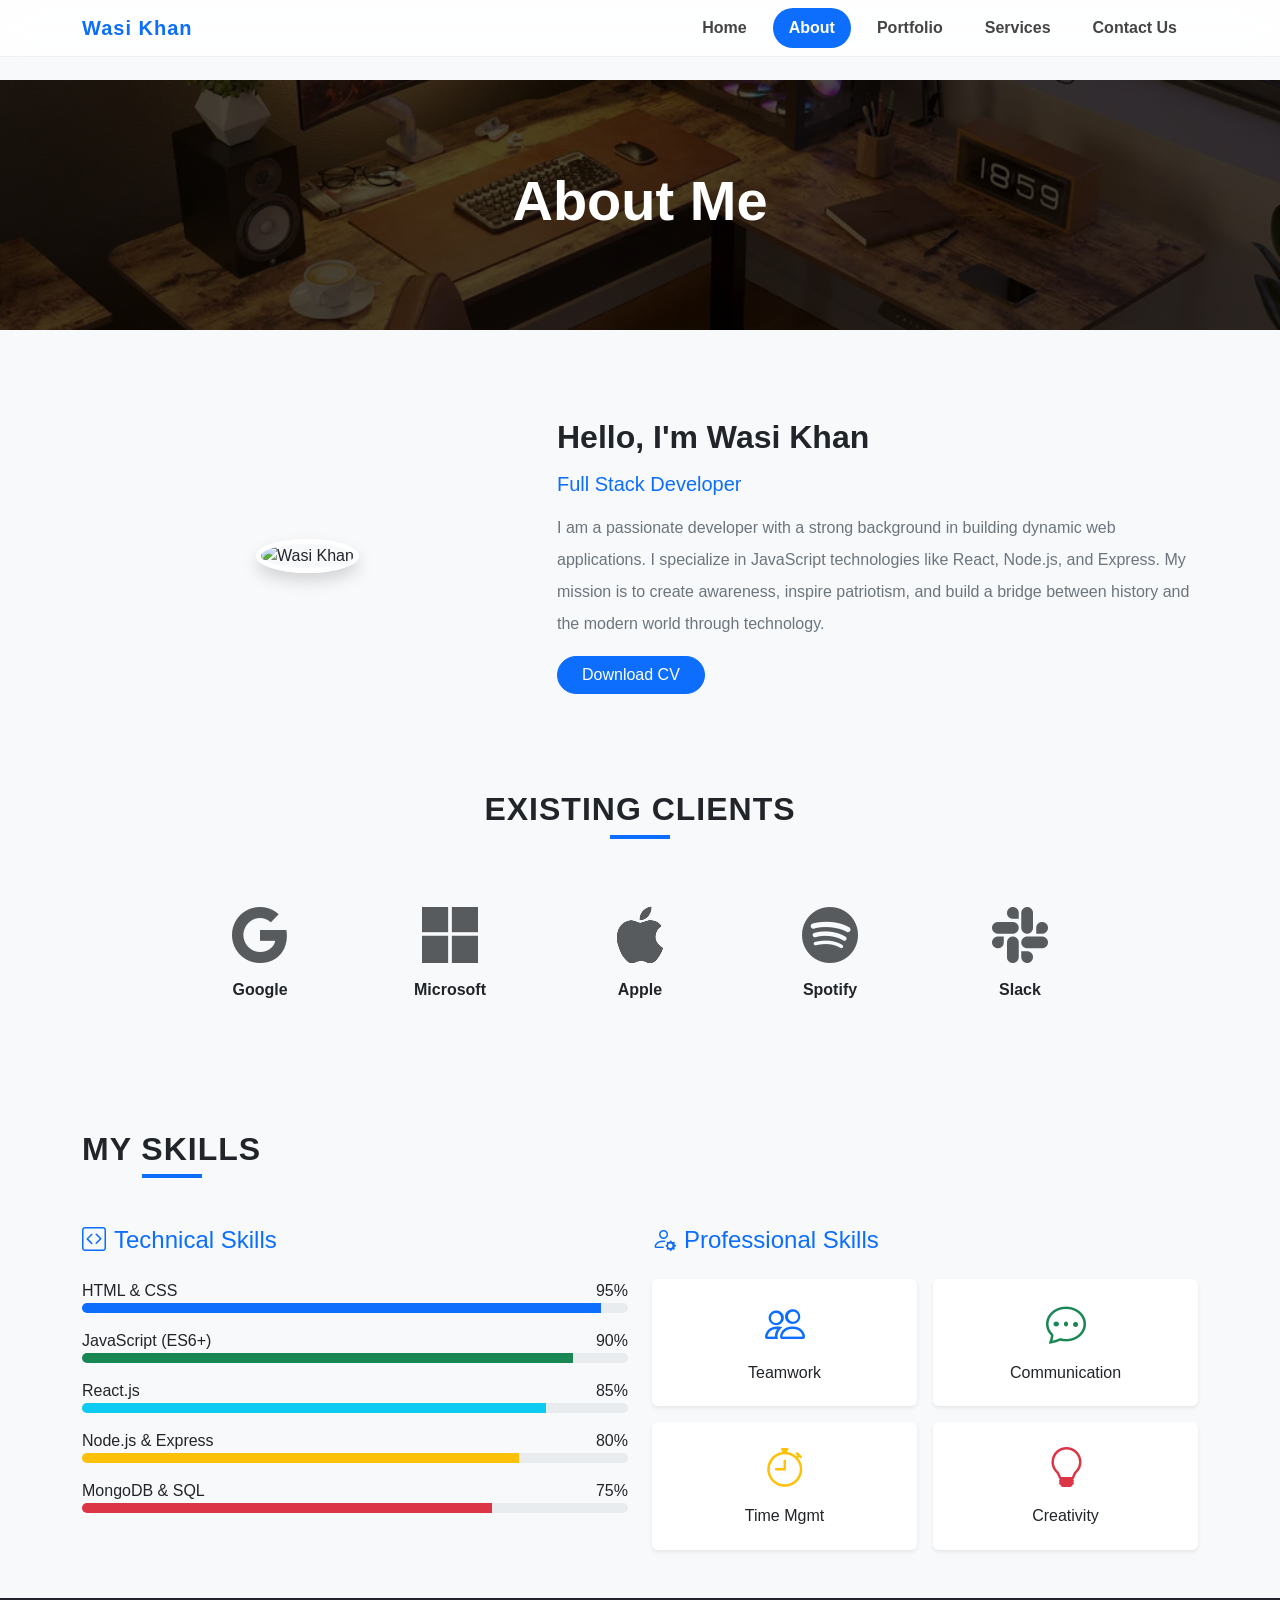
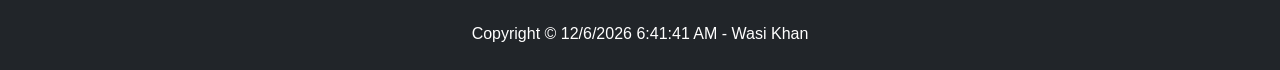
==== about.html @ 6020f0b3 "first commit" ====
<!DOCTYPE html>
<html lang="en">
<head>
    <meta charset="UTF-8">
    <meta name="viewport" content="width=device-width, initial-scale=1.0">
    <title>About Me - Portfolio</title>
    <link href="https://cdn.jsdelivr.net/npm/bootstrap@5.3.0/dist/css/bootstrap.min.css" rel="stylesheet">
    <link rel="stylesheet" href="https://cdn.jsdelivr.net/npm/bootstrap-icons@1.11.1/font/bootstrap-icons.css">
    <link rel="stylesheet" href="style.css">
</head>
<body>

    <nav class="navbar navbar-expand-lg fixed-top navbar-glass navbar-light">
        <div class="container">
            <a class="navbar-brand" href="#">Wasi Khan</a>
            <button class="navbar-toggler" type="button" data-bs-toggle="collapse" data-bs-target="#navbarNav"><span class="navbar-toggler-icon"></span></button>
            <div class="collapse navbar-collapse justify-content-end" id="navbarNav">
                <ul class="navbar-nav text-center">
                    <li class="nav-item"><a class="nav-link" href="index.html">Home</a></li>
                    <li class="nav-item"><a class="nav-link active" href="about.html">About</a></li>
                    <li class="nav-item"><a class="nav-link" href="portfolio.html">Portfolio</a></li>
                    <li class="nav-item"><a class="nav-link" href="services.html">Services</a></li>
                    <li class="nav-item"><a class="nav-link" href="contact-us.html">Contact Us</a></li>
                </ul>
            </div>
        </div>
    </nav>

    <main>
        <header class="page-header">
            <h1 class="display-4 fw-bold">About Me</h1>
        </header>

        <section class="py-5 container">
            <div class="row align-items-center g-4">
                <div class="col-md-5 text-center">
                    <img src="https://mdwasikhan-portfolio.netlify.app/Image/profile.jpg" class="img-fluid rounded-circle shadow border border-5 border-white img-responsive-custom" alt="Wasi Khan">
                </div>
                <div class="col-md-7">
                    <h2 class="fw-bold mb-3">Hello, I'm Wasi Khan</h2>
                    <h5 class="text-primary mb-3">Full Stack Developer</h5>
                    <p class="text-secondary lh-lg text-justify">
                        I am a passionate developer with a strong background in building dynamic web applications. 
                        I specialize in JavaScript technologies like React, Node.js, and Express. 
                        My mission is to create awareness, inspire patriotism, and build a bridge between history and the modern world through technology.
                    </p>
                    <a href="#" class="btn btn-primary rounded-pill px-4">Download CV</a>
                </div>
            </div>
        </section>

        <section class="py-5 bg-light">
            <div class="container text-center">
                <h2 class="section-title mb-5">Existing Clients</h2>
                <div class="row g-4 justify-content-center align-items-center">
                    <div class="col-6 col-md-2"><div class="p-3"><i class="bi bi-google display-4 text-muted"></i><p class="mt-2 fw-bold">Google</p></div></div>
                    <div class="col-6 col-md-2"><div class="p-3"><i class="bi bi-microsoft display-4 text-muted"></i><p class="mt-2 fw-bold">Microsoft</p></div></div>
                    <div class="col-6 col-md-2"><div class="p-3"><i class="bi bi-apple display-4 text-muted"></i><p class="mt-2 fw-bold">Apple</p></div></div>
                    <div class="col-6 col-md-2"><div class="p-3"><i class="bi bi-spotify display-4 text-muted"></i><p class="mt-2 fw-bold">Spotify</p></div></div>
                    <div class="col-6 col-md-2"><div class="p-3"><i class="bi bi-slack display-4 text-muted"></i><p class="mt-2 fw-bold">Slack</p></div></div>
                </div>
            </div>
        </section>

        <section class="py-5 container">
            <h2 class="section-title text-center mb-5">My Skills</h2>
            <div class="row g-4">
                <div class="col-md-6">
                    <h4 class="mb-4 text-primary"><i class="bi bi-code-square me-2"></i>Technical Skills</h4>
                    <div class="mb-3">
                        <div class="d-flex justify-content-between"><label>HTML & CSS</label><span>95%</span></div>
                        <div class="progress" style="height: 10px;"><div class="progress-bar bg-primary" style="width: 95%"></div></div>
                    </div>
                    <div class="mb-3">
                        <div class="d-flex justify-content-between"><label>JavaScript (ES6+)</label><span>90%</span></div>
                        <div class="progress" style="height: 10px;"><div class="progress-bar bg-success" style="width: 90%"></div></div>
                    </div>
                    <div class="mb-3">
                        <div class="d-flex justify-content-between"><label>React.js</label><span>85%</span></div>
                        <div class="progress" style="height: 10px;"><div class="progress-bar bg-info" style="width: 85%"></div></div>
                    </div>
                    <div class="mb-3">
                        <div class="d-flex justify-content-between"><label>Node.js & Express</label><span>80%</span></div>
                        <div class="progress" style="height: 10px;"><div class="progress-bar bg-warning" style="width: 80%"></div></div>
                    </div>
                     <div class="mb-3">
                        <div class="d-flex justify-content-between"><label>MongoDB & SQL</label><span>75%</span></div>
                        <div class="progress" style="height: 10px;"><div class="progress-bar bg-danger" style="width: 75%"></div></div>
                    </div>
                </div>
                <div class="col-md-6">
                    <h4 class="mb-4 text-primary"><i class="bi bi-person-gear me-2"></i>Professional Skills</h4>
                    <div class="row g-3">
                        <div class="col-6"><div class="card p-3 border-0 shadow-sm hover-card text-center h-100"><i class="bi bi-people fs-1 text-primary mb-2"></i><h6>Teamwork</h6></div></div>
                        <div class="col-6"><div class="card p-3 border-0 shadow-sm hover-card text-center h-100"><i class="bi bi-chat-dots fs-1 text-success mb-2"></i><h6>Communication</h6></div></div>
                        <div class="col-6"><div class="card p-3 border-0 shadow-sm hover-card text-center h-100"><i class="bi bi-stopwatch fs-1 text-warning mb-2"></i><h6>Time Mgmt</h6></div></div>
                        <div class="col-6"><div class="card p-3 border-0 shadow-sm hover-card text-center h-100"><i class="bi bi-lightbulb fs-1 text-danger mb-2"></i><h6>Creativity</h6></div></div>
                    </div>
                </div>
            </div>
        </section>
    </main>

    <footer class="bg-dark text-white text-center py-4 mt-auto">
        <p class="mb-0">Copyright © <span id="live-time"></span> - Wasi Khan</p>
    </footer>

    <script src="https://cdn.jsdelivr.net/npm/bootstrap@5.3.0/dist/js/bootstrap.bundle.min.js"></script>
    <script src="index.js"></script>
</body>
</html>
---- style.css ----
/* style.css */

/* 1. Sticky Footer & Layout Fix */
body {
    font-family: 'Segoe UI', Tahoma, Geneva, Verdana, sans-serif;
    background-color: #f8f9fa;
    display: flex;
    flex-direction: column;
    min-height: 100vh; /* পুরো হাইট নিবে */
    padding-top: 80px; /* ফিক্সড ন্যাভবারের জন্য জায়গা */
}

main {
    flex: 1; /* কন্টেন্ট এরিয়াকে টেনে লম্বা করবে যাতে ফুটার নিচে যায় */
}

/* 2. Navbar Styling (Glassmorphism) */
.navbar-glass {
    background: rgba(255, 255, 255, 0.85); /* একটু বেশি সাদা যাতে বাটন দেখা যায় */
    backdrop-filter: blur(15px);
    -webkit-backdrop-filter: blur(15px);
    border-bottom: 1px solid rgba(0, 0, 0, 0.05);
    transition: all 0.3s ease;
}

.navbar-brand {
    font-weight: 800;
    color: #0d6efd !important;
    letter-spacing: 1px;
}

.nav-link {
    color: #444 !important;
    font-weight: 600;
    margin: 0 5px;
    padding: 8px 16px !important;
    border-radius: 50px;
    transition: all 0.3s ease;
}

.nav-link:hover, .nav-link.active {
    background-color: #0d6efd;
    color: white !important;
}

/* 3. Page Header */
.page-header {
    background: linear-gradient(rgba(0, 0, 0, 0.7), rgba(0, 0, 0, 0.7)), url('images/post-header.png');
    background-size: cover;
    background-position: center;
    height: 250px;
    display: flex;
    align-items: center;
    justify-content: center;
    color: white;
    margin-bottom: 40px;
}

/* 4. Common Utilities */
.section-title {
    position: relative;
    display: inline-block;
    padding-bottom: 10px;
    margin-bottom: 40px;
    font-weight: 700;
    text-transform: uppercase;
    letter-spacing: 1px;
}

.section-title::after {
    content: '';
    position: absolute;
    width: 60px;
    height: 4px;
    background: #0d6efd;
    bottom: 0;
    left: 50%;
    transform: translateX(-50%);
}

.hover-card {
    transition: transform 0.3s ease, box-shadow 0.3s ease;
}

.hover-card:hover {
    transform: translateY(-5px);
    box-shadow: 0 10px 20px rgba(0,0,0,0.1) !important;
}

/* 5. Responsive Fixes for 320px */
.img-responsive-custom {
    width: 100%;
    height: auto;
    max-width: 300px; /* বড় স্ক্রিনে ৩০০ এর বেশি হবে না */
}
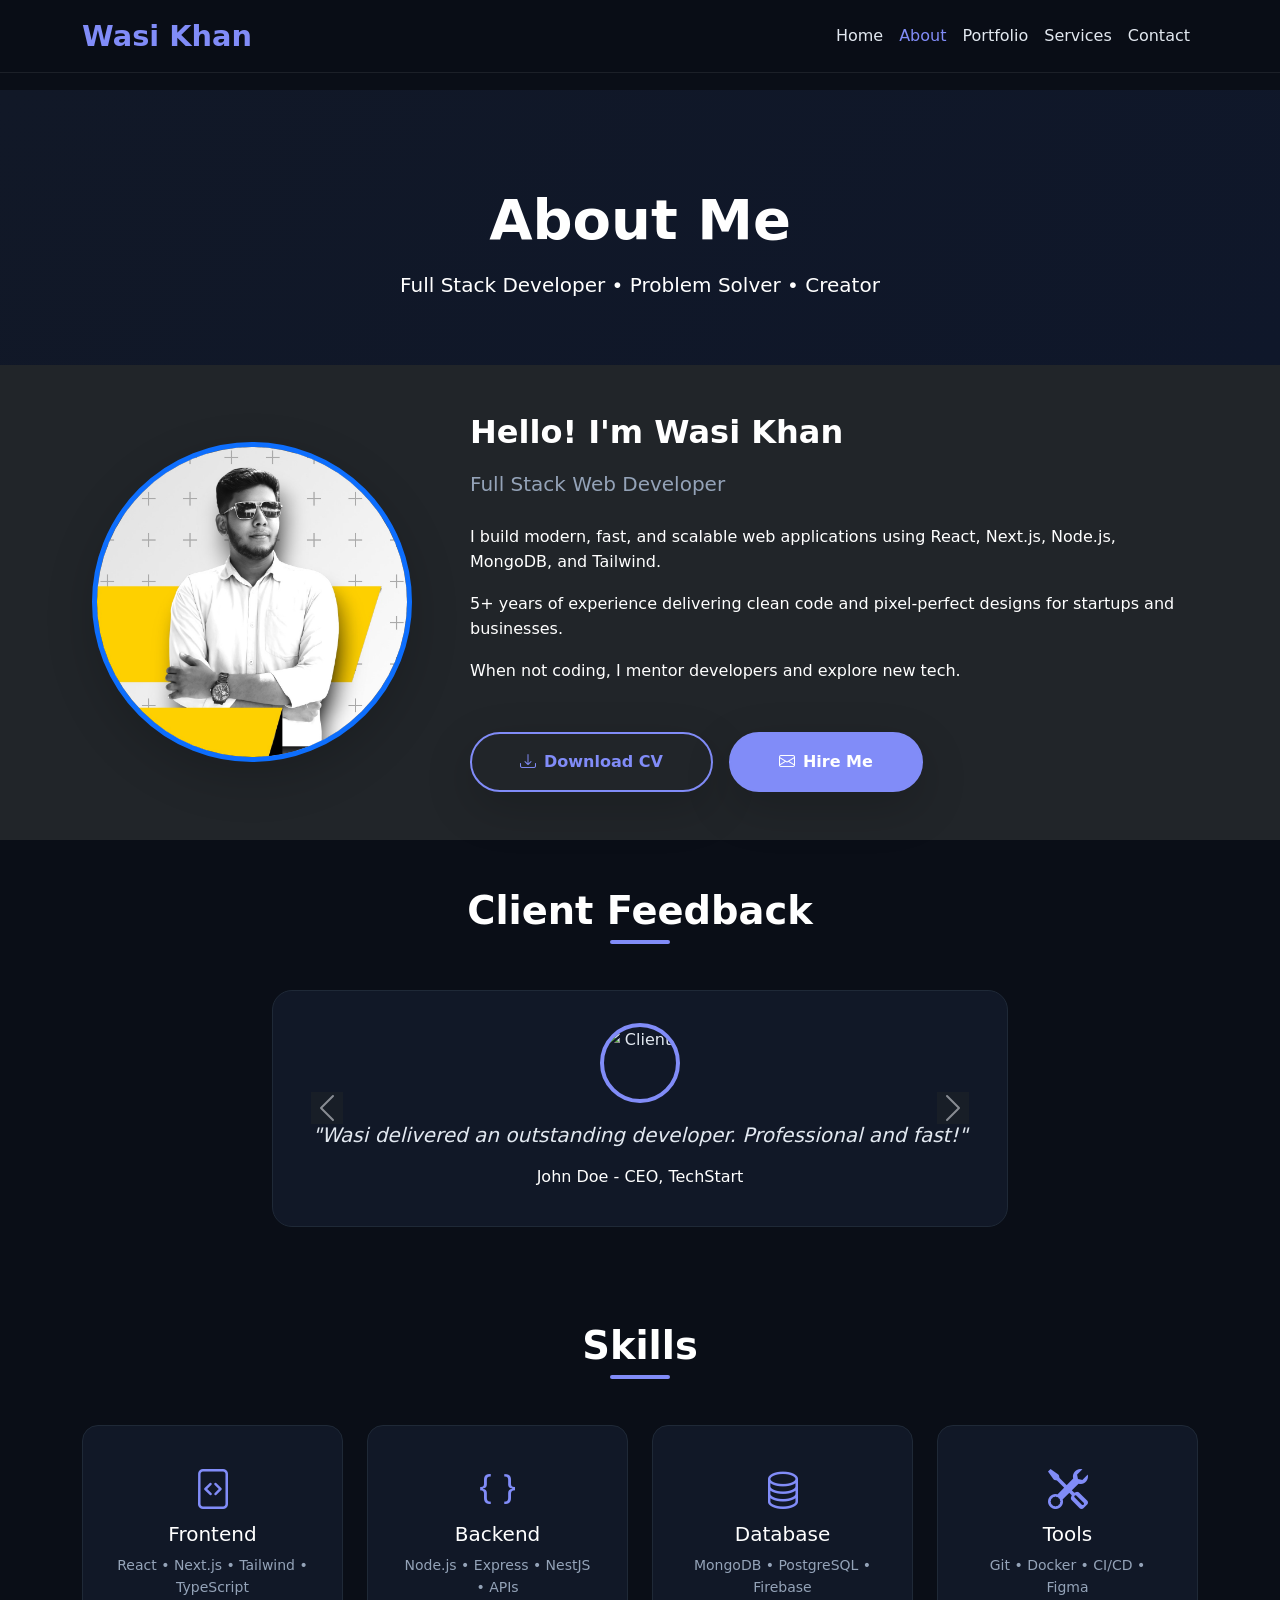
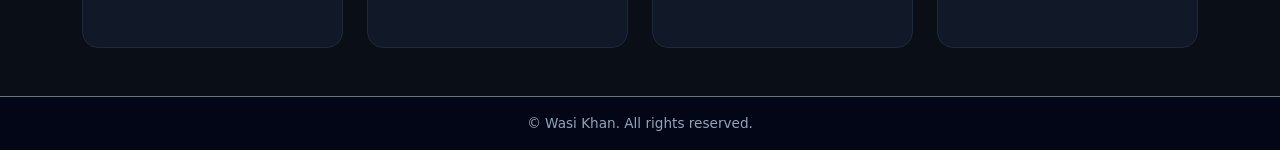
==== commit 9fe13172: "re-structured and re-designed" ====
--- a/about.html
+++ b/about.html
@@ -3,109 +3,146 @@
 <head>
     <meta charset="UTF-8">
     <meta name="viewport" content="width=device-width, initial-scale=1.0">
-    <title>About Me - Portfolio</title>
-    <link href="https://cdn.jsdelivr.net/npm/bootstrap@5.3.0/dist/css/bootstrap.min.css" rel="stylesheet">
-    <link rel="stylesheet" href="https://cdn.jsdelivr.net/npm/bootstrap-icons@1.11.1/font/bootstrap-icons.css">
+    <title>About - Wasi Khan</title>
+    <link href="https://cdn.jsdelivr.net/npm/bootstrap@5.3.3/dist/css/bootstrap.min.css" rel="stylesheet">
+    <link rel="stylesheet" href="https://cdn.jsdelivr.net/npm/bootstrap-icons@1.11.3/font/bootstrap-icons.min.css">
     <link rel="stylesheet" href="style.css">
 </head>
 <body>
 
-    <nav class="navbar navbar-expand-lg fixed-top navbar-glass navbar-light">
+    <nav class="navbar navbar-expand-lg fixed-top">
         <div class="container">
-            <a class="navbar-brand" href="#">Wasi Khan</a>
-            <button class="navbar-toggler" type="button" data-bs-toggle="collapse" data-bs-target="#navbarNav"><span class="navbar-toggler-icon"></span></button>
-            <div class="collapse navbar-collapse justify-content-end" id="navbarNav">
-                <ul class="navbar-nav text-center">
-                    <li class="nav-item"><a class="nav-link" href="index.html">Home</a></li>
-                    <li class="nav-item"><a class="nav-link active" href="about.html">About</a></li>
-                    <li class="nav-item"><a class="nav-link" href="portfolio.html">Portfolio</a></li>
-                    <li class="nav-item"><a class="nav-link" href="services.html">Services</a></li>
-                    <li class="nav-item"><a class="nav-link" href="contact-us.html">Contact Us</a></li>
+            <a class="navbar-brand" href="home.html">Wasi Khan</a>
+            <button class="navbar-toggler" type="button" data-bs-toggle="collapse" data-bs-target="#nav">
+                <span class="navbar-toggler-icon"></span>
+            </button>
+            <div class="collapse navbar-collapse" id="nav">
+                <ul class="navbar-nav ms-auto">
+                    <li><a class="nav-link" href="home.html">Home</a></li>
+                    <li><a class="nav-link active" href="about.html">About</a></li>
+                    <li><a class="nav-link" href="portfolio.html">Portfolio</a></li>
+                    <li><a class="nav-link" href="services.html">Services</a></li>
+                    <li><a class="nav-link" href="contact_me.html">Contact</a></li>
                 </ul>
             </div>
         </div>
     </nav>
 
-    <main>
-        <header class="page-header">
+    <section class="py-5 text-center text-white" style="background: linear-gradient(135deg,#111827,#0f172a);">
+        <div class="container pt-5">
             <h1 class="display-4 fw-bold">About Me</h1>
-        </header>
+            <p class="lead fs-5 mt-3">Full Stack Developer • Problem Solver • Creator</p>
+        </div>
+    </section>
 
-        <section class="py-5 container">
-            <div class="row align-items-center g-4">
-                <div class="col-md-5 text-center">
-                    <img src="https://mdwasikhan-portfolio.netlify.app/Image/profile.jpg" class="img-fluid rounded-circle shadow border border-5 border-white img-responsive-custom" alt="Wasi Khan">
+    <section class="py-5 bg-dark">
+        <div class="container">
+            <div class="row align-items-center g-5">
+                <div class="col-lg-4 text-center">
+                    <img src="images/profile.jpg" 
+                         alt="Wasi Khan" 
+                         class="img-fluid rounded-circle border border-5 border-primary shadow-lg"
+                         style="max-width: 320px;">
                 </div>
-                <div class="col-md-7">
-                    <h2 class="fw-bold mb-3">Hello, I'm Wasi Khan</h2>
-                    <h5 class="text-primary mb-3">Full Stack Developer</h5>
-                    <p class="text-secondary lh-lg text-justify">
-                        I am a passionate developer with a strong background in building dynamic web applications. 
-                        I specialize in JavaScript technologies like React, Node.js, and Express. 
-                        My mission is to create awareness, inspire patriotism, and build a bridge between history and the modern world through technology.
-                    </p>
-                    <a href="#" class="btn btn-primary rounded-pill px-4">Download CV</a>
-                </div>
-            </div>
-        </section>
 
-        <section class="py-5 bg-light">
-            <div class="container text-center">
-                <h2 class="section-title mb-5">Existing Clients</h2>
-                <div class="row g-4 justify-content-center align-items-center">
-                    <div class="col-6 col-md-2"><div class="p-3"><i class="bi bi-google display-4 text-muted"></i><p class="mt-2 fw-bold">Google</p></div></div>
-                    <div class="col-6 col-md-2"><div class="p-3"><i class="bi bi-microsoft display-4 text-muted"></i><p class="mt-2 fw-bold">Microsoft</p></div></div>
-                    <div class="col-6 col-md-2"><div class="p-3"><i class="bi bi-apple display-4 text-muted"></i><p class="mt-2 fw-bold">Apple</p></div></div>
-                    <div class="col-6 col-md-2"><div class="p-3"><i class="bi bi-spotify display-4 text-muted"></i><p class="mt-2 fw-bold">Spotify</p></div></div>
-                    <div class="col-6 col-md-2"><div class="p-3"><i class="bi bi-slack display-4 text-muted"></i><p class="mt-2 fw-bold">Slack</p></div></div>
-                </div>
-            </div>
-        </section>
+                <div class="col-lg-8 text-white">
+                    <h2 class="fw-bold mb-3">Hello! I'm Wasi Khan</h2>
+                    <p class="lead text-muted mb-4">Full Stack Web Developer</p>
+                    <p class="mb-3">I build modern, fast, and scalable web applications using React, Next.js, Node.js, MongoDB, and Tailwind.</p>
+                    <p class="mb-3">5+ years of experience delivering clean code and pixel-perfect designs for startups and businesses.</p>
+                    <p class="mb-5">When not coding, I mentor developers and explore new tech.</p>
 
-        <section class="py-5 container">
-            <h2 class="section-title text-center mb-5">My Skills</h2>
-            <div class="row g-4">
-                <div class="col-md-6">
-                    <h4 class="mb-4 text-primary"><i class="bi bi-code-square me-2"></i>Technical Skills</h4>
-                    <div class="mb-3">
-                        <div class="d-flex justify-content-between"><label>HTML & CSS</label><span>95%</span></div>
-                        <div class="progress" style="height: 10px;"><div class="progress-bar bg-primary" style="width: 95%"></div></div>
-                    </div>
-                    <div class="mb-3">
-                        <div class="d-flex justify-content-between"><label>JavaScript (ES6+)</label><span>90%</span></div>
-                        <div class="progress" style="height: 10px;"><div class="progress-bar bg-success" style="width: 90%"></div></div>
-                    </div>
-                    <div class="mb-3">
-                        <div class="d-flex justify-content-between"><label>React.js</label><span>85%</span></div>
-                        <div class="progress" style="height: 10px;"><div class="progress-bar bg-info" style="width: 85%"></div></div>
-                    </div>
-                    <div class="mb-3">
-                        <div class="d-flex justify-content-between"><label>Node.js & Express</label><span>80%</span></div>
-                        <div class="progress" style="height: 10px;"><div class="progress-bar bg-warning" style="width: 80%"></div></div>
-                    </div>
-                     <div class="mb-3">
-                        <div class="d-flex justify-content-between"><label>MongoDB & SQL</label><span>75%</span></div>
-                        <div class="progress" style="height: 10px;"><div class="progress-bar bg-danger" style="width: 75%"></div></div>
-                    </div>
-                </div>
-                <div class="col-md-6">
-                    <h4 class="mb-4 text-primary"><i class="bi bi-person-gear me-2"></i>Professional Skills</h4>
-                    <div class="row g-3">
-                        <div class="col-6"><div class="card p-3 border-0 shadow-sm hover-card text-center h-100"><i class="bi bi-people fs-1 text-primary mb-2"></i><h6>Teamwork</h6></div></div>
-                        <div class="col-6"><div class="card p-3 border-0 shadow-sm hover-card text-center h-100"><i class="bi bi-chat-dots fs-1 text-success mb-2"></i><h6>Communication</h6></div></div>
-                        <div class="col-6"><div class="card p-3 border-0 shadow-sm hover-card text-center h-100"><i class="bi bi-stopwatch fs-1 text-warning mb-2"></i><h6>Time Mgmt</h6></div></div>
-                        <div class="col-6"><div class="card p-3 border-0 shadow-sm hover-card text-center h-100"><i class="bi bi-lightbulb fs-1 text-danger mb-2"></i><h6>Creativity</h6></div></div>
+                    <div class="d-flex flex-wrap gap-3 justify-content-center justify-content-lg-start">
+                        <a href="Wasi_Khan_Resume.pdf" 
+                           download="Wasi_Khan_Resume.pdf"
+                           class="btn btn-outline-light btn-lg px-5 py-3 rounded-pill shadow-lg">
+                            <i class="bi bi-download me-2"></i>Download CV
+                        </a>
+                        <a href="contact-me.html" 
+                           class="btn btn-primary btn-lg px-5 py-3 rounded-pill shadow-lg">
+                            <i class="bi bi-envelope me-2"></i>Hire Me
+                        </a>
                     </div>
                 </div>
             </div>
-        </section>
-    </main>
+        </div>
+    </section>
 
-    <footer class="bg-dark text-white text-center py-4 mt-auto">
-        <p class="mb-0">Copyright © <span id="live-time"></span> - Wasi Khan</p>
+    <section class="py-5">
+        <div class="container">
+            <h2 class="section-title">Client Feedback</h2>
+            <div class="row g-4 justify-content-center">
+                <div class="col-lg-8">
+                    <div id="feedbackCarousel" class="carousel slide">
+                        <div class="carousel-inner">
+                            <div class="carousel-item active">
+                                <div class="testimonial-card">
+                                    <img src="https://randomuser.me/api/portraits/men/32.jpg" alt="Client" class="rounded-circle">
+                                    <p class="fs-5 fst-italic">"Wasi delivered an outstanding developer. Professional and fast!"</p>
+                                    <h6 class="text-">John Doe - CEO, TechStart</h6>
+                                </div>
+                            </div>
+                            <div class="carousel-item">
+                                <div class="testimonial-card">
+                                    <img src="https://randomuser.me/api/portraits/women/44.jpg" alt="Client" class="rounded-circle">
+                                    <p class="fs-5 fst-italic">"Amazing work! Highly recommend for any web project."</p>
+                                    <h6 class="text-">Sarah Smith - Founder</h6>
+                                </div>
+                            </div>
+                        </div>
+                        <button class="carousel-control-prev" type="button" data-bs-target="#feedbackCarousel" data-bs-slide="prev">
+                            <span class="carousel-control-prev-icon bg-dark"></span>
+                        </button>
+                        <button class="carousel-control-next" type="button" data-bs-target="#feedbackCarousel" data-bs-slide="next">
+                            <span class="carousel-control-next-icon bg-dark"></span>
+                        </button>
+                    </div>
+                </div>
+            </div>
+        </div>
+    </section>
+
+    <section class="py-5">
+        <div class="container">
+            <h2 class="section-title text-white">Skills</h2>
+            <div class="row g-4">
+                <div class="col-sm-6 col-lg-3">
+                    <div class="skill-card p-4 rounded-4 text-center">
+                        <i class="bi bi-file-code fs-1 text-primary mb-3"></i>
+                        <h5 class="text-white">Frontend</h5>
+                        <p class="text-muted small">React • Next.js • Tailwind • TypeScript</p>
+                    </div>
+                </div>
+                <div class="col-sm-6 col-lg-3">
+                    <div class="skill-card p-4 rounded-4 text-center">
+                        <i class="bi bi-braces fs-1 text-primary mb-3"></i>
+                        <h5 class="text-white">Backend</h5>
+                        <p class="text-muted small">Node.js • Express • NestJS • APIs</p>
+                    </div>
+                </div>
+                <div class="col-sm-6 col-lg-3">
+                    <div class="skill-card p-4 rounded-4 text-center">
+                        <i class="bi bi-database fs-1 text-primary mb-3"></i>
+                        <h5 class="text-white">Database</h5>
+                        <p class="text-muted small">MongoDB • PostgreSQL • Firebase</p>
+                    </div>
+                </div>
+                <div class="col-sm-6 col-lg-3">
+                    <div class="skill-card p-4 rounded-4 text-center">
+                        <i class="bi bi-tools fs-1 text-primary mb-3"></i>
+                        <h5 class="text-white">Tools</h5>
+                        <p class="text-muted small">Git • Docker • CI/CD • Figma</p>
+                    </div>
+                </div>
+            </div>
+        </div>
+    </section>
+
+    <footer class="py-3 text-center text-muted border-top border-secondary">
+        <p class="mb-0">© <span id="year"></span> Wasi Khan. All rights reserved.</p>
     </footer>
 
-    <script src="https://cdn.jsdelivr.net/npm/bootstrap@5.3.0/dist/js/bootstrap.bundle.min.js"></script>
-    <script src="index.js"></script>
+    <script src="https://cdn.jsdelivr.net/npm/bootstrap@5.3.3/dist/js/bootstrap.bundle.min.js"></script>
+    <script src="script.js"></script>
 </body>
 </html>
--- a/style.css
+++ b/style.css
@@ -1,95 +1,300 @@
-/* style.css */
-
-/* 1. Sticky Footer & Layout Fix */
+:root {
+    --bg: #0a0e17;
+    --card: #111827;
+    --text: #f1f5f9;
+    --muted: #94a3b8;
+    --primary: #818cf8;
+    --accent: #c084fc;
+}
+
+* {
+    margin: 0;
+    padding: 0;
+    box-sizing: border-box;
+}
+
 body {
-    font-family: 'Segoe UI', Tahoma, Geneva, Verdana, sans-serif;
-    background-color: #f8f9fa;
+    background: var(--bg);
+    color: var(--text);
+    font-family: 'Inter', system-ui, sans-serif;
+    line-height: 1.6;
+    padding-top: 70px;
+}
+
+@media (min-width: 992px) {
+    body { padding-top: 90px; }
+}
+
+.navbar {
+    background: rgba(10, 14, 23, 0.95) !important;
+    backdrop-filter: blur(12px);
+    transition: 0.4s;
+    border-bottom: 1px solid rgba(255, 255, 255, 0.08); 
+}
+
+.navbar-brand {
+    font-weight: 800;
+    font-size: 1.5rem; 
+    color: var(--primary) !important;
+}
+
+@media (min-width: 768px) {
+    .navbar-brand { font-size: 1.8rem; }
+}
+
+.nav-link {
+    color: #e2e8f0 !important;
+    font-weight: 500;
+}
+
+.nav-link:hover,
+.nav-link.active {
+    color: var(--primary) !important;
+}
+
+.hero-carousel .carousel-item {
+    height: 70vh; 
+    max-height: 650px;
+    min-height: 450px; 
+    background: no-repeat center center/cover;
+}
+
+.hero-carousel .carousel-caption {
+    bottom: 20%; 
+    background: rgba(0,0,0,0.7);
+    border-radius: 15px;
+    padding: 1.5rem;
+    width: 90%;
+    left: 5%;
+    right: 5%;
+}
+
+.hero-carousel h1 {
+    font-size: 1.8rem;
+    font-weight: 800;
+    color: white;
+    margin-bottom: 0.5rem;
+}
+
+.hero-carousel .lead {
+    font-size: 1rem;
+    margin-bottom: 1rem;
+}
+
+@media (min-width: 768px) {
+    .hero-carousel h1 { font-size: 4.5rem; }
+    .hero-carousel .lead { font-size: 1.25rem; }
+    .hero-carousel .carousel-caption { padding: 2rem; bottom: 30%; width: 70%; left: 15%; }
+}
+
+.section-title {
+    font-size: 2rem;
+    font-weight: 800;
+    text-align: center;
+    margin-bottom: 2.5rem;
+    color: white;
+    position: relative;
+}
+
+@media (min-width: 768px) {
+    .section-title { font-size: 2.4rem; margin-bottom: 3.5rem; }
+}
+
+.section-title::after {
+    content: '';
+    width: 60px;
+    height: 4px;
+    background: var(--primary);
+    position: absolute;
+    bottom: -10px;
+    left: 50%;
+    transform: translateX(-50%);
+    border-radius: 10px;
+}
+
+.card,
+.bg-card,
+.service-card,
+.skill-card,
+.mission-card,
+.testimonial-card {
+    background: #111827 !important;
+    border: 1px solid #1f2937;
+    border-radius: 16px;
+    padding: 1.5rem !important;
+    transition: all 0.4s ease;
+    color: #e2e8f0;
+    height: 100%;
+}
+
+@media (min-width: 768px) {
+    .card, .bg-card, .service-card, .skill-card, .mission-card, .testimonial-card {
+        padding: 2rem !important;
+        border-radius: 20px;
+    }
+}
+
+.testimonial-card {
     display: flex;
     flex-direction: column;
-    min-height: 100vh; /* পুরো হাইট নিবে */
-    padding-top: 80px; /* ফিক্সড ন্যাভবারের জন্য জায়গা */
-}
-
-main {
-    flex: 1; /* কন্টেন্ট এরিয়াকে টেনে লম্বা করবে যাতে ফুটার নিচে যায় */
-}
-
-/* 2. Navbar Styling (Glassmorphism) */
-.navbar-glass {
-    background: rgba(255, 255, 255, 0.85); /* একটু বেশি সাদা যাতে বাটন দেখা যায় */
-    backdrop-filter: blur(15px);
-    -webkit-backdrop-filter: blur(15px);
-    border-bottom: 1px solid rgba(0, 0, 0, 0.05);
-    transition: all 0.3s ease;
-}
-
-.navbar-brand {
-    font-weight: 800;
-    color: #0d6efd !important;
-    letter-spacing: 1px;
-}
-
-.nav-link {
-    color: #444 !important;
-    font-weight: 600;
-    margin: 0 5px;
-    padding: 8px 16px !important;
-    border-radius: 50px;
-    transition: all 0.3s ease;
-}
-
-.nav-link:hover, .nav-link.active {
-    background-color: #0d6efd;
-    color: white !important;
-}
-
-/* 3. Page Header */
-.page-header {
-    background: linear-gradient(rgba(0, 0, 0, 0.7), rgba(0, 0, 0, 0.7)), url('images/post-header.png');
-    background-size: cover;
-    background-position: center;
-    height: 250px;
+    align-items: center; 
+    text-align: center; 
+}
+
+.card:hover,
+.service-card:hover,
+.skill-card:hover,
+.mission-card:hover {
+    transform: translateY(-8px);
+    box-shadow: 0 16px 30px rgba(129,140,248,0.2);
+    border-color: var(--primary) !important;
+}
+
+.service-card i,
+.skill-card i,
+.mission-card i {
+    font-size: 2.5rem;
+    color: var(--primary);
+    margin-bottom: 1rem;
+}
+
+@media (min-width: 768px) {
+    .service-card i, .skill-card i, .mission-card i { font-size: 3.2rem; }
+}
+
+.icon-box {
+    width: 70px;
+    height: 70px;
+    border-radius: 50%;
     display: flex;
     align-items: center;
     justify-content: center;
-    color: white;
-    margin-bottom: 40px;
-}
-
-/* 4. Common Utilities */
-.section-title {
-    position: relative;
-    display: inline-block;
-    padding-bottom: 10px;
-    margin-bottom: 40px;
-    font-weight: 700;
-    text-transform: uppercase;
-    letter-spacing: 1px;
-}
-
-.section-title::after {
+    margin: 0 auto 15px;
+}
+
+@media (min-width: 768px) {
+    .icon-box { width: 90px; height: 90px; margin-bottom: 20px; }
+}
+
+.testimonial-card img {
+    width: 65px;
+    height: 65px;
+    border: 3px solid var(--primary);
+    margin-bottom: 1rem;
+}
+
+@media (min-width: 768px) {
+    .testimonial-card img { width: 80px; height: 80px; border-width: 4px; }
+}
+
+.accordion-button {
+    background: #111827 !important;
+    color: #e2e8f0 !important;
+    font-weight: 600;
+    padding: 1rem 1.2rem;
+    font-size: 0.95rem;
+}
+
+@media (min-width: 768px) {
+    .accordion-button { padding: 1.2rem 1.5rem; font-size: 1rem; }
+}
+
+.accordion-button:not(.collapsed) {
+    background: var(--primary) !important;
+    color: white !important;
+}
+
+.accordion-body {
+    background: #0d1117;
+    color: #94a3b8;
+    padding: 1.2rem;
+}
+
+.timeline::before {
     content: '';
     position: absolute;
-    width: 60px;
-    height: 4px;
-    background: #0d6efd;
+    top: 0;
     bottom: 0;
-    left: 50%;
-    transform: translateX(-50%);
-}
-
-.hover-card {
-    transition: transform 0.3s ease, box-shadow 0.3s ease;
-}
-
-.hover-card:hover {
-    transform: translateY(-5px);
-    box-shadow: 0 10px 20px rgba(0,0,0,0.1) !important;
-}
-
-/* 5. Responsive Fixes for 320px */
-.img-responsive-custom {
-    width: 100%;
-    height: auto;
-    max-width: 300px; /* বড় স্ক্রিনে ৩০০ এর বেশি হবে না */
+    left: 20px;
+    width: 2px;
+    background: #374151;
+}
+
+@media (min-width: 992px) {
+    .timeline::before { left: 50%; }
+}
+
+#contactForm .form-control {
+    background: #0f172a;
+    border: 1px solid #374151;
+    color: white;
+    padding: 12px 15px;
+    border-radius: 12px;
+    font-size: 1rem;
+}
+
+#contactForm .form-control:focus {
+    background: #0f172a;
+    border-color: var(--primary);
+    box-shadow: 0 0 0 3px rgba(129,140,248,0.2);
+    color: white;
+}
+
+#contactForm .form-control::placeholder {
+    color: #94a3b8;
+}
+
+.btn-primary, .btn-outline-light {
+    font-weight: 600;
+    padding: 10px 25px;
+    border-radius: 50px;
+    transition: all 0.4s;
+    font-size: 0.9rem;
+}
+
+.btn-primary {
+    background: var(--primary) !important;
+    border: 2px solid var(--primary) !important;
+    color: white !important;
+}
+
+.btn-outline-light {
+    background: transparent !important;
+    border: 2px solid var(--primary) !important;
+    color: var(--primary) !important;
+}
+
+@media (min-width: 768px) {
+    .btn-primary, .btn-outline-light { padding: 14px 40px; font-size: 1rem; }
+}
+
+.btn-primary:hover, .btn-outline-light:hover {
+    transform: translateY(-4px);
+    box-shadow: 0 12px 30px rgba(129,140,248,0.4);
+}
+
+footer {
+    background: #020617;
+    padding: 1rem 0;
+    text-align: center;
+    color: #94a3b8;
+    font-size: 0.85rem;
+}
+
+label {
+    font-weight: 500;
+    font-size: 0.9rem;
+    margin-bottom: 5px;
+    color: #e2e8f0;
+}
+
+h1, h2, h3, h4, h5, h6 { color: white !important; }
+.text-primary { color: var(--primary) !important; }
+.text-muted { color: var(--muted) !important; }
+
+@media (max-width: 374px) {
+    .navbar-brand { font-size: 1.3rem; }
+    .hero-carousel h1 { font-size: 1.5rem; }
+    .btn-lg { padding: 8px 16px; font-size: 0.85rem; }
+    .container { padding-left: 10px; padding-right: 10px; }
 }
